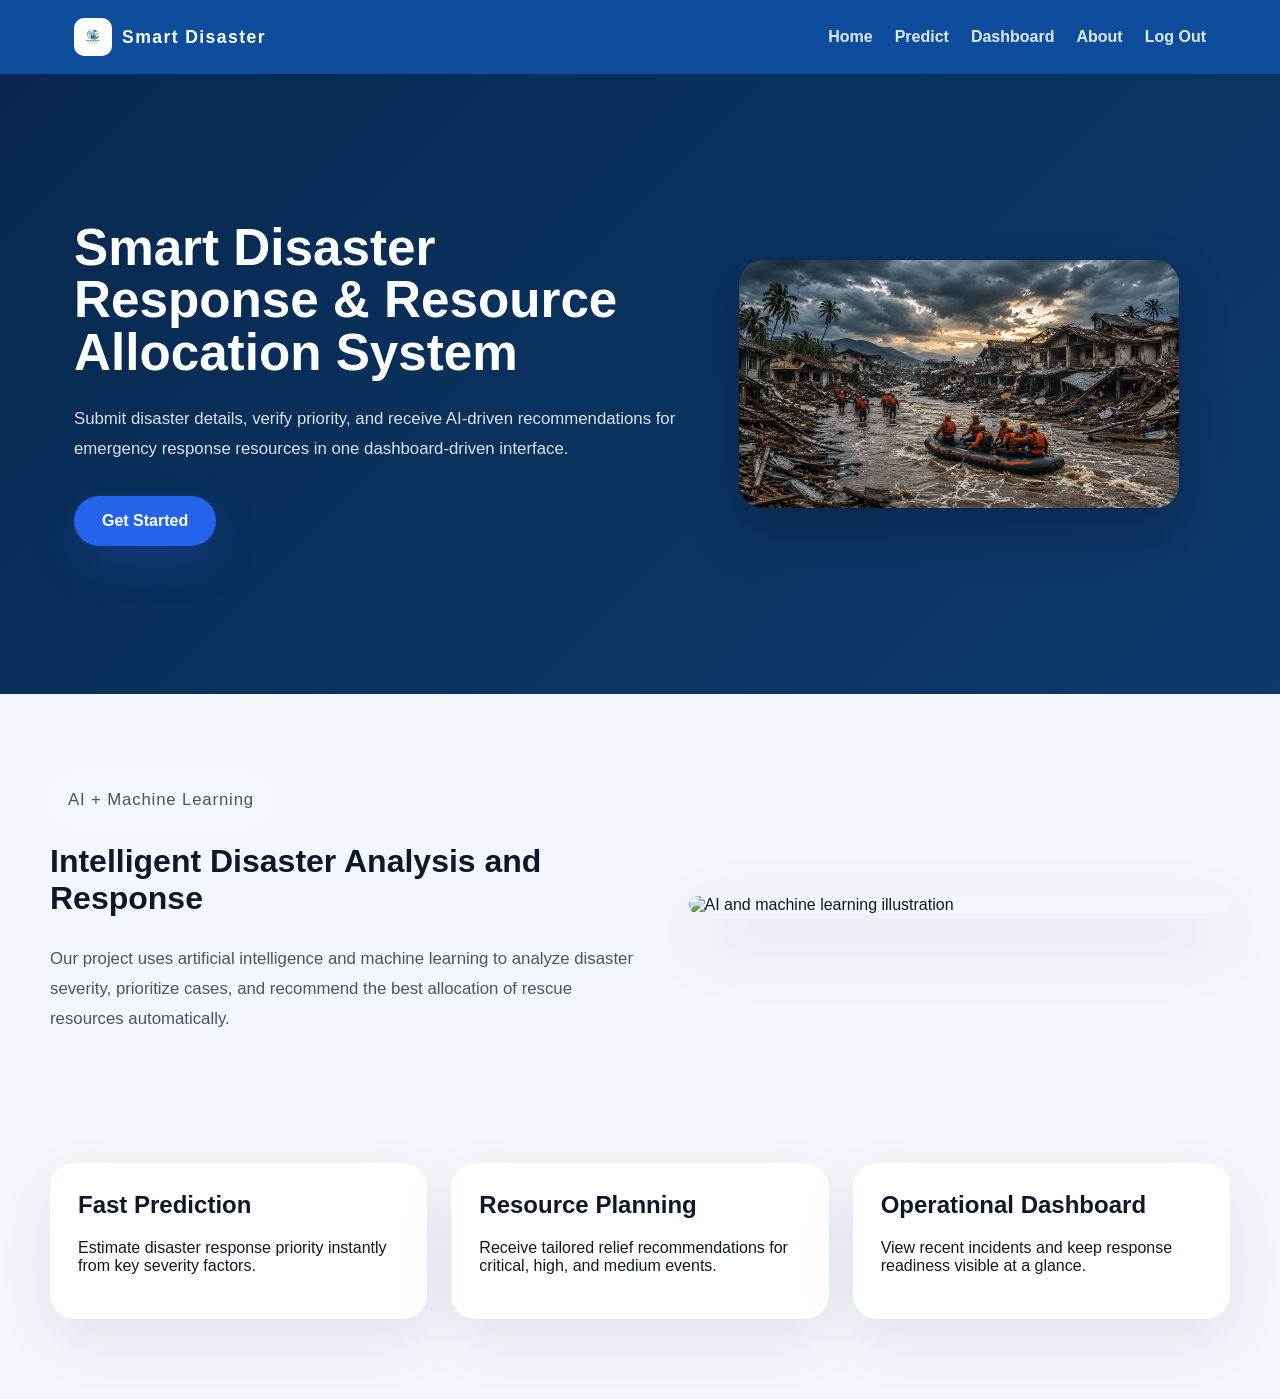
==== templates/index.html @ 3c604453 "Initial commit" ====
<!DOCTYPE html>
<html lang="en">
<head>
    <meta charset="UTF-8">
    <meta name="viewport" content="width=device-width, initial-scale=1.0">
    <title>Smart Disaster Response & Resource Allocation System</title>
    <link rel="stylesheet" href="/static/css/style.css">
</head>
<body>
    <header class="topbar">
        <div class="container topbar-inner">
            <div class="brand">
                <img src="/static/images/logo.png" alt="Smart Disaster logo" class="brand-logo">
                <span>Smart Disaster</span>
            </div>
            <nav class="nav-links">
                <a href="/">Home</a>
                <a href="/predict">Predict</a>
                <a href="/dashboard">Dashboard</a>
                <a href="/about">About</a>
                <a href="/logout">Log Out</a>
            </nav>
        </div>
    </header>

    <main class="hero">
        <div class="hero-overlay"></div>
        <div class="container hero-content">
            <div class="hero-text">
                <h1>Smart Disaster Response & Resource Allocation System</h1>
                <p class="hero-copy">Submit disaster details, verify priority, and receive AI-driven recommendations for emergency response resources in one dashboard-driven interface.</p>
                <a class="button button-primary" href="/predict">Get Started</a>
            </div>
            <img src="/static/images/disaster.jpg" alt="Disaster response illustration" class="hero-image">
        </div>
    </main>

    <section class="ai-section container">
        <div class="ai-grid">
            <div class="ai-copy">
                <p class="eyebrow">AI + Machine Learning</p>
                <h2>Intelligent Disaster Analysis and Response</h2>
                <p>Our project uses artificial intelligence and machine learning to analyze disaster severity, prioritize cases, and recommend the best allocation of rescue resources automatically.</p>
            </div>
            <img src="/static/images/ai-ml.svg" alt="AI and machine learning illustration" class="ai-image">
        </div>
    </section>

    <section class="overview container">
        <div class="overview-card">
            <h2>Fast Prediction</h2>
            <p>Estimate disaster response priority instantly from key severity factors.</p>
        </div>
        <div class="overview-card">
            <h2>Resource Planning</h2>
            <p>Receive tailored relief recommendations for critical, high, and medium events.</p>
        </div>
        <div class="overview-card">
            <h2>Operational Dashboard</h2>
            <p>View recent incidents and keep response readiness visible at a glance.</p>
        </div>
    </section>
</body>
</html>
---- static/css/style.css ----
* {
    box-sizing: border-box;
}

body {
    margin: 0;
    font-family: "Segoe UI", Tahoma, Geneva, Verdana, sans-serif;
    background: #f3f6fb;
    color: #0f172a;
}

a {
    text-decoration: none;
    color: inherit;
}

.topbar {
    background: #0d4d9b;
    color: white;
    padding: 18px 0;
    box-shadow: 0 6px 18px rgba(15, 23, 42, 0.12);
}

.topbar-inner {
    display: flex;
    align-items: center;
    justify-content: space-between;
    gap: 16px;
    max-width: 1180px;
    margin: 0 auto;
    padding: 0 24px;
}

.brand {
    display: flex;
    align-items: center;
    gap: 10px;
    font-size: 1.1rem;
    font-weight: 700;
    letter-spacing: 0.08em;
}

.brand-logo {
    width: 38px;
    height: 38px;
    object-fit: contain;
    border-radius: 10px;
    background: white;
    padding: 4px;
}

.nav-links {
    display: flex;
    gap: 22px;
    flex-wrap: wrap;
}

.nav-links a {
    color: #ffffffdd;
    font-weight: 600;
    transition: color 0.2s ease;
}

.nav-links a:hover,
.nav-links a.active {
    color: white;
}

.hero {
    position: relative;
    min-height: 620px;
    background: linear-gradient(135deg, #093b71 0%, #0f5a9e 45%, #1d71d0 100%);
    color: white;
    display: flex;
    align-items: center;
    padding: 0 24px;
}

.hero-overlay {
    position: absolute;
    inset: 0;
    background: linear-gradient(180deg, rgba(7, 30, 62, 0.68), rgba(7, 30, 62, 0.68));
}

.hero-content {
    position: relative;
    display: grid;
    grid-template-columns: 1.1fr 0.9fr;
    gap: 36px;
    align-items: center;
    max-width: 1180px;
    margin: 0 auto;
    padding: 100px 24px;
}

.hero-text {
    text-align: left;
}

.hero-image {
    width: 100%;
    max-width: 440px;
    border-radius: 24px;
    box-shadow: 0 24px 50px rgba(2, 6, 23, 0.25);
    justify-self: center;
}

.eyebrow {
    margin-bottom: 18px;
    display: inline-flex;
    padding: 10px 18px;
    border-radius: 999px;
    background: rgba(255, 255, 255, 0.1);
    font-size: 0.95rem;
    letter-spacing: 0.05em;
}

.hero h1 {
    margin: 0;
    font-size: clamp(2.7rem, 4vw, 4.8rem);
    line-height: 1.03;
}

.hero-copy {
    max-width: 720px;
    margin: 24px 0 32px;
    font-size: 1.05rem;
    color: rgba(255, 255, 255, 0.86);
    line-height: 1.8;
}

@media (max-width: 860px) {
    .hero-content {
        grid-template-columns: 1fr;
    }

    .hero-text {
        text-align: center;
    }

    .hero-copy {
        margin-left: auto;
        margin-right: auto;
    }
}

.button {
    display: inline-flex;
    align-items: center;
    justify-content: center;
    padding: 16px 28px;
    border-radius: 999px;
    font-weight: 700;
    transition: transform 0.2s ease, box-shadow 0.2s ease;
    border: none;
    cursor: pointer;
}

.button:hover {
    transform: translateY(-2px);
}

.button-primary {
    color: white;
    background: #2563eb;
    box-shadow: 0 16px 40px rgba(37, 99, 235, 0.25);
}

.button-secondary {
    color: #0f172a;
    background: #e2e8f0;
}

.container {
    max-width: 1180px;
    margin: 0 auto;
    padding: 0 24px;
}

.overview {
    display: grid;
    gap: 24px;
    grid-template-columns: repeat(auto-fit, minmax(260px, 1fr));
    padding: 48px 0 80px;
}

.overview-card {
    background: white;
    border-radius: 24px;
    padding: 28px;
    box-shadow: 0 22px 60px rgba(15, 23, 42, 0.08);
}

.overview-card h2 {
    margin-top: 0;
}

.ai-section {
    padding: 64px 0;
}

.ai-grid {
    display: grid;
    grid-template-columns: 1.05fr 0.95fr;
    gap: 40px;
    align-items: center;
}

.ai-copy h2 {
    margin-top: 0;
    font-size: clamp(2rem, 2.4vw, 2.8rem);
}

.ai-copy p {
    max-width: 640px;
    color: #475569;
    line-height: 1.8;
    font-size: 1.05rem;
}

.ai-image {
    width: 100%;
    border-radius: 28px;
    box-shadow: 0 26px 70px rgba(15, 23, 42, 0.14);
}

@media (max-width: 900px) {
    .ai-grid {
        grid-template-columns: 1fr;
        text-align: center;
    }

    .ai-copy {
        order: 2;
    }

    .ai-image {
        justify-self: center;
        max-width: 520px;
    }
}

.page-body {
    padding: 42px 0 80px;
}

.section-header h1 {
    margin: 0 0 12px;
    font-size: 2.4rem;
}

.section-header p {
    margin: 0;
    color: #475569;
}

.form-grid {
    display: grid;
    gap: 18px;
    grid-template-columns: repeat(2, minmax(0, 1fr));
    background: white;
    border-radius: 28px;
    padding: 32px;
    box-shadow: 0 22px 60px rgba(15, 23, 42, 0.08);
}

.form-group {
    display: grid;
    gap: 10px;
}

.form-group label {
    font-weight: 700;
}

.form-group input,
.form-group select {
    width: 100%;
    border-radius: 16px;
    border: 1px solid #cbd5e1;
    padding: 14px 16px;
    font-size: 1rem;
    outline: none;
    transition: border-color 0.2s ease, box-shadow 0.2s ease;
}

.form-group input:focus,
.form-group select:focus {
    border-color: #2563eb;
    box-shadow: 0 0 0 4px rgba(37, 99, 235, 0.12);
}

.form-footer {
    grid-column: span 2;
    display: flex;
    justify-content: center;
    margin-top: 4px;
}

.result-card {
    background: white;
    border-radius: 28px;
    padding: 32px;
    box-shadow: 0 22px 60px rgba(15, 23, 42, 0.08);
}

.result-summary {
    position: relative;
}

.result-summary h2,
.result-summary .result-title {
    margin: 0 0 16px;
}

.priority-badge {
    display: inline-flex;
    align-items: center;
    justify-content: center;
    border-radius: 999px;
    padding: 16px 28px;
    font-size: 1.4rem;
    font-weight: 700;
    margin-bottom: 22px;
}

.result-summary.critical .priority-badge {
    background: #fee2e2;
    color: #b91c1c;
}

.result-summary.high .priority-badge {
    background: #fef9c3;
    color: #b45309;
}

.result-summary.medium .priority-badge {
    background: #d1fae5;
    color: #166534;
}

.result-summary.critical {
    border-left: 8px solid #dc2626;
}

.result-summary.high {
    border-left: 8px solid #f59e0b;
}

.result-summary.medium {
    border-left: 8px solid #22c55e;
}

.result-section p {
    margin: 12px 0;
    line-height: 1.6;
}

.resource-card .resource-list {
    list-style: none;
    padding: 0;
    margin: 0 0 28px;
}

.resource-card .resource-list li {
    padding: 12px 14px;
    border-radius: 16px;
    border: 1px solid #e2e8f0;
    margin-bottom: 12px;
    display: flex;
    align-items: center;
}

.result-actions {
    display: flex;
    gap: 14px;
    flex-wrap: wrap;
}

.stats-grid {
    display: grid;
    gap: 20px;
    grid-template-columns: repeat(auto-fit, minmax(180px, 1fr));
    margin: 24px 0 32px;
}

.stat-card {
    position: relative;
    background: white;
    border-radius: 24px;
    border: 1px solid #e2e8f0;
    padding: 24px 24px 22px;
    min-height: 180px;
    display: flex;
    flex-direction: column;
    justify-content: center;
    gap: 10px;
    box-shadow: 0 14px 32px rgba(15, 23, 42, 0.08);
}

.stat-card .stat-icon {
    position: absolute;
    top: 20px;
    right: 20px;
    font-size: 1.8rem;
    opacity: 0.25;
}

.stat-card span {
    display: block;
}

.stat-value {
    font-size: 2.5rem;
    font-weight: 800;
    margin-bottom: 10px;
}

.stat-label {
    color: #475569;
    font-weight: 700;
}

.stat-card.stat-total {
    border-top: 4px solid #2563eb;
}

.stat-card.stat-critical {
    border-top: 4px solid #dc2626;
}

.stat-card.stat-high {
    border-top: 4px solid #f59e0b;
}

.stat-card.stat-medium {
    border-top: 4px solid #fbbf24;
}

.stat-card.stat-low {
    border-top: 4px solid #10b981;
}

.stat-card.stat-success {
    border-top: 4px solid #16a34a;
}

.table-card {
    background: white;
    border-radius: 28px;
    padding: 28px;
    box-shadow: 0 22px 60px rgba(15, 23, 42, 0.08);
}

.report-table {
    width: 100%;
    border-collapse: collapse;
}

.report-table th,
.report-table td {
    padding: 16px 14px;
    text-align: left;
    border-bottom: 1px solid #e2e8f0;
}

.report-table th {
    color: #0f172a;
    font-weight: 700;
}

.priority-critical {
    color: #dc2626;
    font-weight: 700;
}

.priority-high {
    color: #f59e0b;
    font-weight: 700;
}

.priority-medium {
    color: #16a34a;
    font-weight: 700;
}

.about-card {
    background: white;
    border-radius: 28px;
    padding: 32px;
    box-shadow: 0 22px 60px rgba(15, 23, 42, 0.08);
}

.about-card h2 {
    margin-top: 0;
}

.about-card p {
    line-height: 1.8;
    margin-bottom: 18px;
}

@media (max-width: 980px) {
    .form-grid,
    .result-grid {
        grid-template-columns: 1fr;
    }
}

@media (max-width: 640px) {
    .topbar-inner,
    .hero-content,
    .container {
        padding: 0 18px;
    }

    .hero {
        min-height: 520px;
    }

    .hero h1 {
        font-size: 2.4rem;
    }

    .nav-links {
        justify-content: center;
    }
}

/* Dashboard System Status */
.system-status {
    display: grid;
    gap: 16px;
    grid-template-columns: repeat(auto-fit, minmax(200px, 1fr));
    margin: 24px 0 32px;
    background: white;
    border-radius: 16px;
    padding: 20px;
    box-shadow: 0 4px 12px rgba(15, 23, 42, 0.08);
}

.status-item {
    padding: 16px;
    border-left: 4px solid #2563eb;
    border-radius: 8px;
}

.status-label {
    font-size: 0.9rem;
    color: #64748b;
    font-weight: 600;
    margin-bottom: 8px;
    text-transform: uppercase;
    letter-spacing: 0.05em;
}

.status-value {
    font-size: 2rem;
    font-weight: 800;
    color: #0f172a;
}

.status-time {
    font-size: 0.95rem;
    font-weight: 500;
}

/* Dashboard Tabs */
.dashboard-tabs {
    display: flex;
    gap: 8px;
    margin: 24px 0;
    border-bottom: 2px solid #e2e8f0;
    padding: 0;
    flex-wrap: wrap;
}

.tab-button {
    padding: 12px 20px;
    border: none;
    background: transparent;
    border-bottom: 3px solid transparent;
    cursor: pointer;
    font-weight: 600;
    color: #64748b;
    transition: all 0.2s ease;
    font-size: 1rem;
}

.tab-button:hover {
    color: #2563eb;
}

.tab-button.active {
    color: #2563eb;
    border-bottom-color: #2563eb;
}

.dashboard-content {
    margin: 24px 0;
}

.tab-content {
    display: none;
    animation: fadeIn 0.3s ease;
}

.tab-content.active {
    display: block;
}

@keyframes fadeIn {
    from {
        opacity: 0;
    }
    to {
        opacity: 1;
    }
}

/* Form Cards */
.add-data-section {
    display: grid;
    gap: 24px;
    grid-template-columns: repeat(auto-fit, minmax(300px, 1fr));
}

.form-card {
    background: white;
    border-radius: 16px;
    padding: 24px;
    box-shadow: 0 4px 12px rgba(15, 23, 42, 0.08);
}

.form-card h2 {
    margin-top: 0;
    font-size: 1.4rem;
    margin-bottom: 20px;
}

.add-form {
    display: flex;
    flex-direction: column;
    gap: 16px;
}

.form-row {
    display: grid;
    grid-template-columns: repeat(auto-fit, minmax(150px, 1fr));
    gap: 12px;
}

.add-form .form-group input,
.add-form .form-group select {
    width: 100%;
    border-radius: 8px;
    border: 1px solid #cbd5e1;
    padding: 10px 12px;
    font-size: 0.95rem;
    outline: none;
    transition: border-color 0.2s ease;
}

.add-form .form-group input:focus,
.add-form .form-group select:focus {
    border-color: #2563eb;
    box-shadow: 0 0 0 3px rgba(37, 99, 235, 0.12);
}

.add-form .button {
    margin-top: 8px;
}

/* Data Management */
.manage-data-section {
    display: grid;
    gap: 24px;
}

.data-management-card {
    background: white;
    border-radius: 16px;
    padding: 24px;
    box-shadow: 0 4px 12px rgba(15, 23, 42, 0.08);
}

.data-management-card h2 {
    margin-top: 0;
    margin-bottom: 20px;
}

/* Tables */
.table-wrapper {
    overflow-x: auto;
    border-radius: 8px;
    border: 1px solid #e2e8f0;
}

.data-table {
    width: 100%;
    border-collapse: collapse;
    min-width: 600px;
}

.data-table th,
.data-table td {
    padding: 12px 14px;
    text-align: left;
    border-bottom: 1px solid #e2e8f0;
    font-size: 0.95rem;
}

.data-table th {
    background: #f8fafc;
    color: #0f172a;
    font-weight: 700;
}

.data-table tr:hover {
    background: #f8fafc;
}

.data-table tr:last-child td {
    border-bottom: none;
}

.empty-cell {
    text-align: center;
    color: #94a3b8;
    padding: 24px !important;
}

/* Status Badges */
.status-badge {
    display: inline-flex;
    align-items: center;
    justify-content: center;
    padding: 6px 12px;
    border-radius: 999px;
    font-size: 0.85rem;
    font-weight: 600;
}

.status-open {
    background: #dbeafe;
    color: #1e40af;
}

.status-allocated {
    background: #d1fae5;
    color: #065f46;
}

.status-resolved {
    background: #e5e7eb;
    color: #374151;
}

.status-available {
    background: #d1fae5;
    color: #065f46;
}

.status-depleted {
    background: #fee2e2;
    color: #991b1b;
}

/* Buttons - Small */
.button-small {
    padding: 8px 16px;
    font-size: 0.9rem;
}

.button-danger {
    background: #dc2626;
    color: white;
}

.button-danger:hover {
    background: #b91c1c;
}

/* Allocation Section */
.allocation-section {
    display: grid;
    gap: 24px;
}

.allocation-card {
    background: white;
    border-radius: 16px;
    padding: 28px;
    box-shadow: 0 4px 12px rgba(15, 23, 42, 0.08);
}

.allocation-card h2 {
    margin-top: 0;
    margin-bottom: 12px;
}

.allocation-card p {
    color: #475569;
    margin: 0 0 20px;
    line-height: 1.6;
}

/* Table Header */
.table-header {
    margin-bottom: 16px;
}

.table-header h2 {
    margin: 0;
    font-size: 1.3rem;
}

/* Empty State */
.empty-state {
    text-align: center;
    padding: 40px 20px;
    color: #94a3b8;
}

.empty-state p {
    margin: 0 0 16px;
}

/* Responsive */
@media (max-width: 768px) {
    .system-status {
        grid-template-columns: 1fr;
    }

    .add-data-section {
        grid-template-columns: 1fr;
    }

    .dashboard-tabs {
        margin: 16px -24px 0;
        padding: 0 24px;
        gap: 0;
    }

    .tab-button {
        padding: 10px 16px;
        font-size: 0.9rem;
    }
}
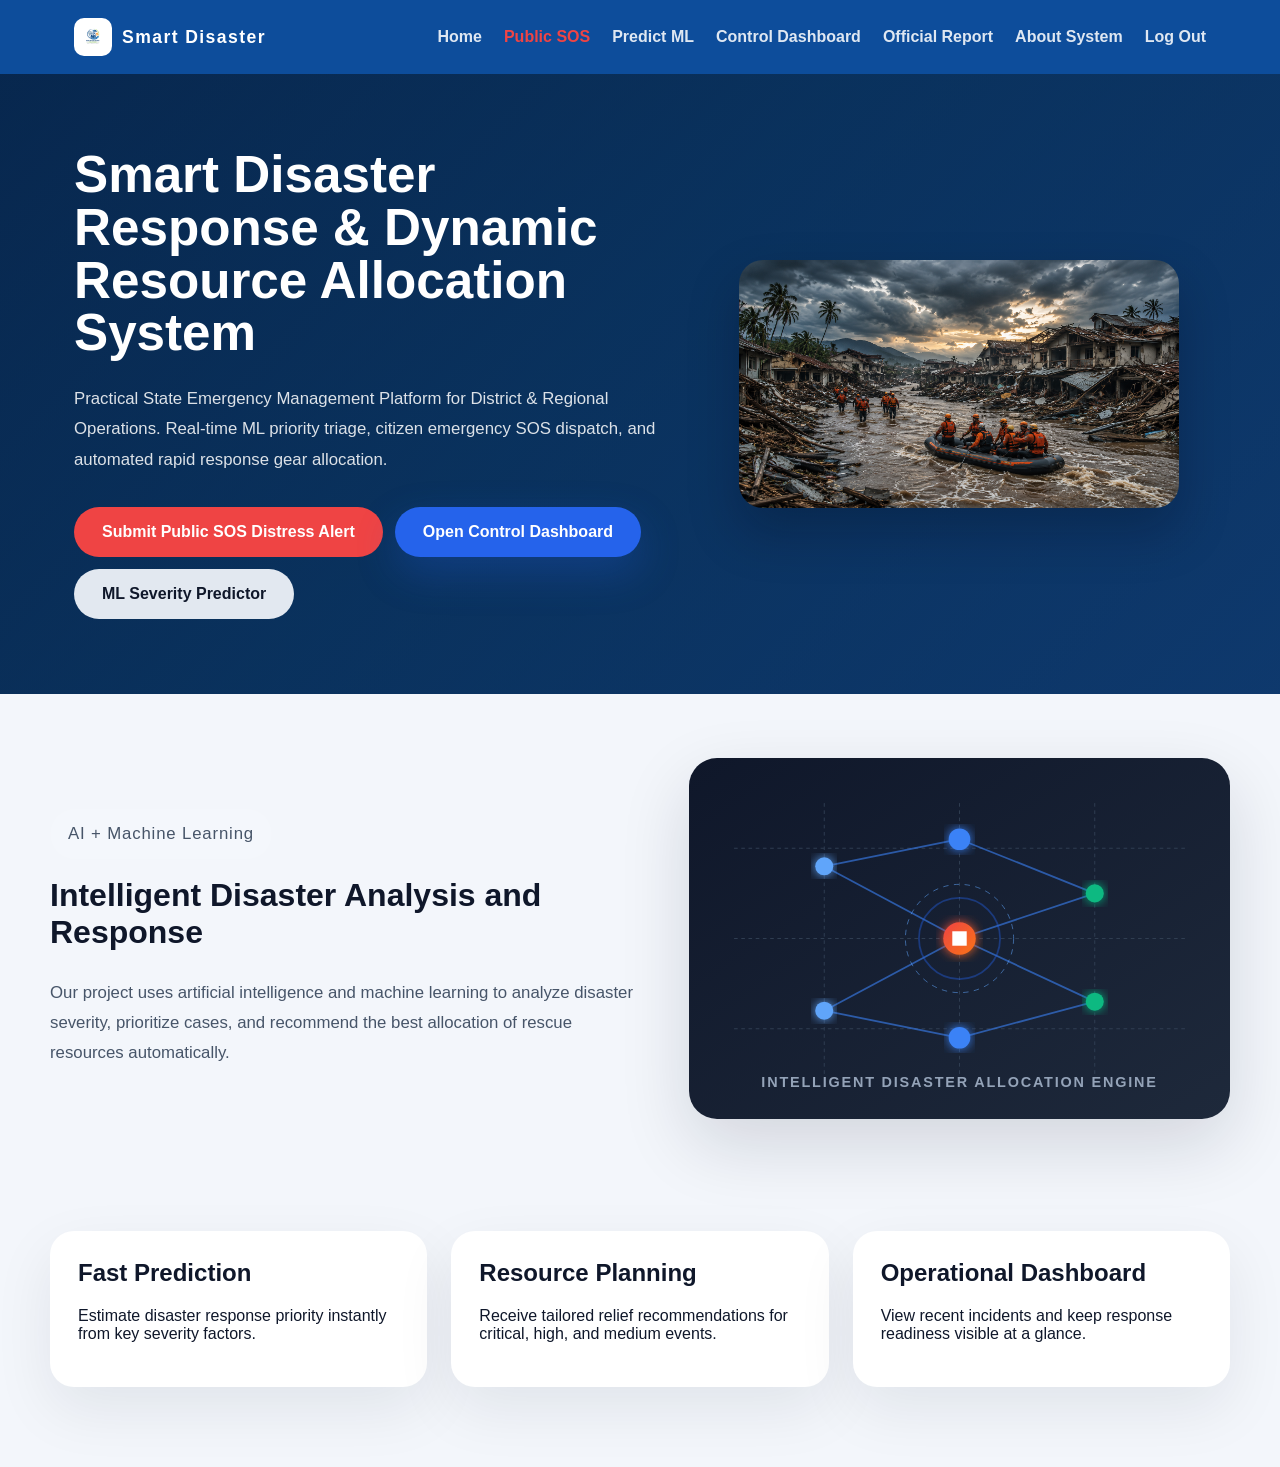
==== commit 20d6849a: "Add Flask app, SOS alerts, ML model and data" ====
--- a/templates/index.html
+++ b/templates/index.html
@@ -15,9 +15,11 @@
             </div>
             <nav class="nav-links">
                 <a href="/">Home</a>
-                <a href="/predict">Predict</a>
-                <a href="/dashboard">Dashboard</a>
-                <a href="/about">About</a>
+                <a href="/sos" style="color: #ef4444; font-weight:700;">Public SOS</a>
+                <a href="/predict">Predict ML</a>
+                <a href="/dashboard">Control Dashboard</a>
+                <a href="/export-report" target="_blank">Official Report</a>
+                <a href="/about">About System</a>
                 <a href="/logout">Log Out</a>
             </nav>
         </div>
@@ -27,9 +29,13 @@
         <div class="hero-overlay"></div>
         <div class="container hero-content">
             <div class="hero-text">
-                <h1>Smart Disaster Response & Resource Allocation System</h1>
-                <p class="hero-copy">Submit disaster details, verify priority, and receive AI-driven recommendations for emergency response resources in one dashboard-driven interface.</p>
-                <a class="button button-primary" href="/predict">Get Started</a>
+                <h1>Smart Disaster Response & Dynamic Resource Allocation System</h1>
+                <p class="hero-copy">Practical State Emergency Management Platform for District & Regional Operations. Real-time ML priority triage, citizen emergency SOS dispatch, and automated rapid response gear allocation.</p>
+                <div style="display:flex; gap:12px; flex-wrap:wrap;">
+                    <a class="button" style="background:#ef4444; color:#fff; font-weight:700;" href="/sos">Submit Public SOS Distress Alert</a>
+                    <a class="button button-primary" href="/dashboard">Open Control Dashboard</a>
+                    <a class="button button-secondary" href="/predict">ML Severity Predictor</a>
+                </div>
             </div>
             <img src="/static/images/disaster.jpg" alt="Disaster response illustration" class="hero-image">
         </div>
--- a/static/css/style.css
+++ b/static/css/style.css
@@ -339,6 +339,11 @@
     color: #166534;
 }
 
+.result-summary.low .priority-badge {
+    background: #dcfce7;
+    color: #15803d;
+}
+
 .result-summary.critical {
     border-left: 8px solid #dc2626;
 }
@@ -349,6 +354,10 @@
 
 .result-summary.medium {
     border-left: 8px solid #22c55e;
+}
+
+.result-summary.low {
+    border-left: 8px solid #10b981;
 }
 
 .result-section p {
@@ -766,6 +775,11 @@
     color: #991b1b;
 }
 
+.status-unverified {
+    background: #fef3c7;
+    color: #92400e;
+}
+
 /* Buttons - Small */
 .button-small {
     padding: 8px 16px;
@@ -847,3 +861,89 @@
         font-size: 0.9rem;
     }
 }
+
+/* Alert Error Box */
+.alert {
+    padding: 16px 20px;
+    border-radius: 12px;
+    margin-bottom: 24px;
+    font-weight: 600;
+    font-size: 0.95rem;
+}
+
+.alert-danger {
+    background: #fee2e2;
+    color: #991b1b;
+    border: 1px solid #fca5a5;
+}
+
+/* Prediction Transparency Panels (confidence + feature importance bars) */
+.transparency-card {
+    margin-top: 28px;
+}
+
+.transparency-card h2 {
+    margin: 0 0 6px;
+    font-size: 1.15rem;
+}
+
+.transparency-note {
+    color: #64748b;
+    font-size: 0.85rem;
+    margin: 0 0 16px;
+}
+
+.bar-row {
+    display: flex;
+    align-items: center;
+    gap: 12px;
+    margin-bottom: 10px;
+}
+
+.bar-label {
+    flex: 0 0 180px;
+    font-weight: 700;
+    font-size: 0.9rem;
+    color: #0f172a;
+}
+
+.bar-track {
+    flex: 1;
+    background: #e2e8f0;
+    border-radius: 999px;
+    height: 12px;
+    overflow: hidden;
+}
+
+.bar-fill {
+    height: 100%;
+    border-radius: 999px;
+    transition: width 0.3s ease;
+}
+
+.bar-fill.confidence {
+    background: #2563eb;
+}
+
+.bar-fill.confidence.top {
+    background: #16a34a;
+}
+
+.bar-fill.importance {
+    background: #7c3aed;
+}
+
+.bar-value {
+    flex: 0 0 50px;
+    text-align: right;
+    font-weight: 700;
+    font-size: 0.85rem;
+    color: #334155;
+}
+
+@media (max-width: 640px) {
+    .bar-label {
+        flex-basis: 120px;
+        font-size: 0.8rem;
+    }
+}
